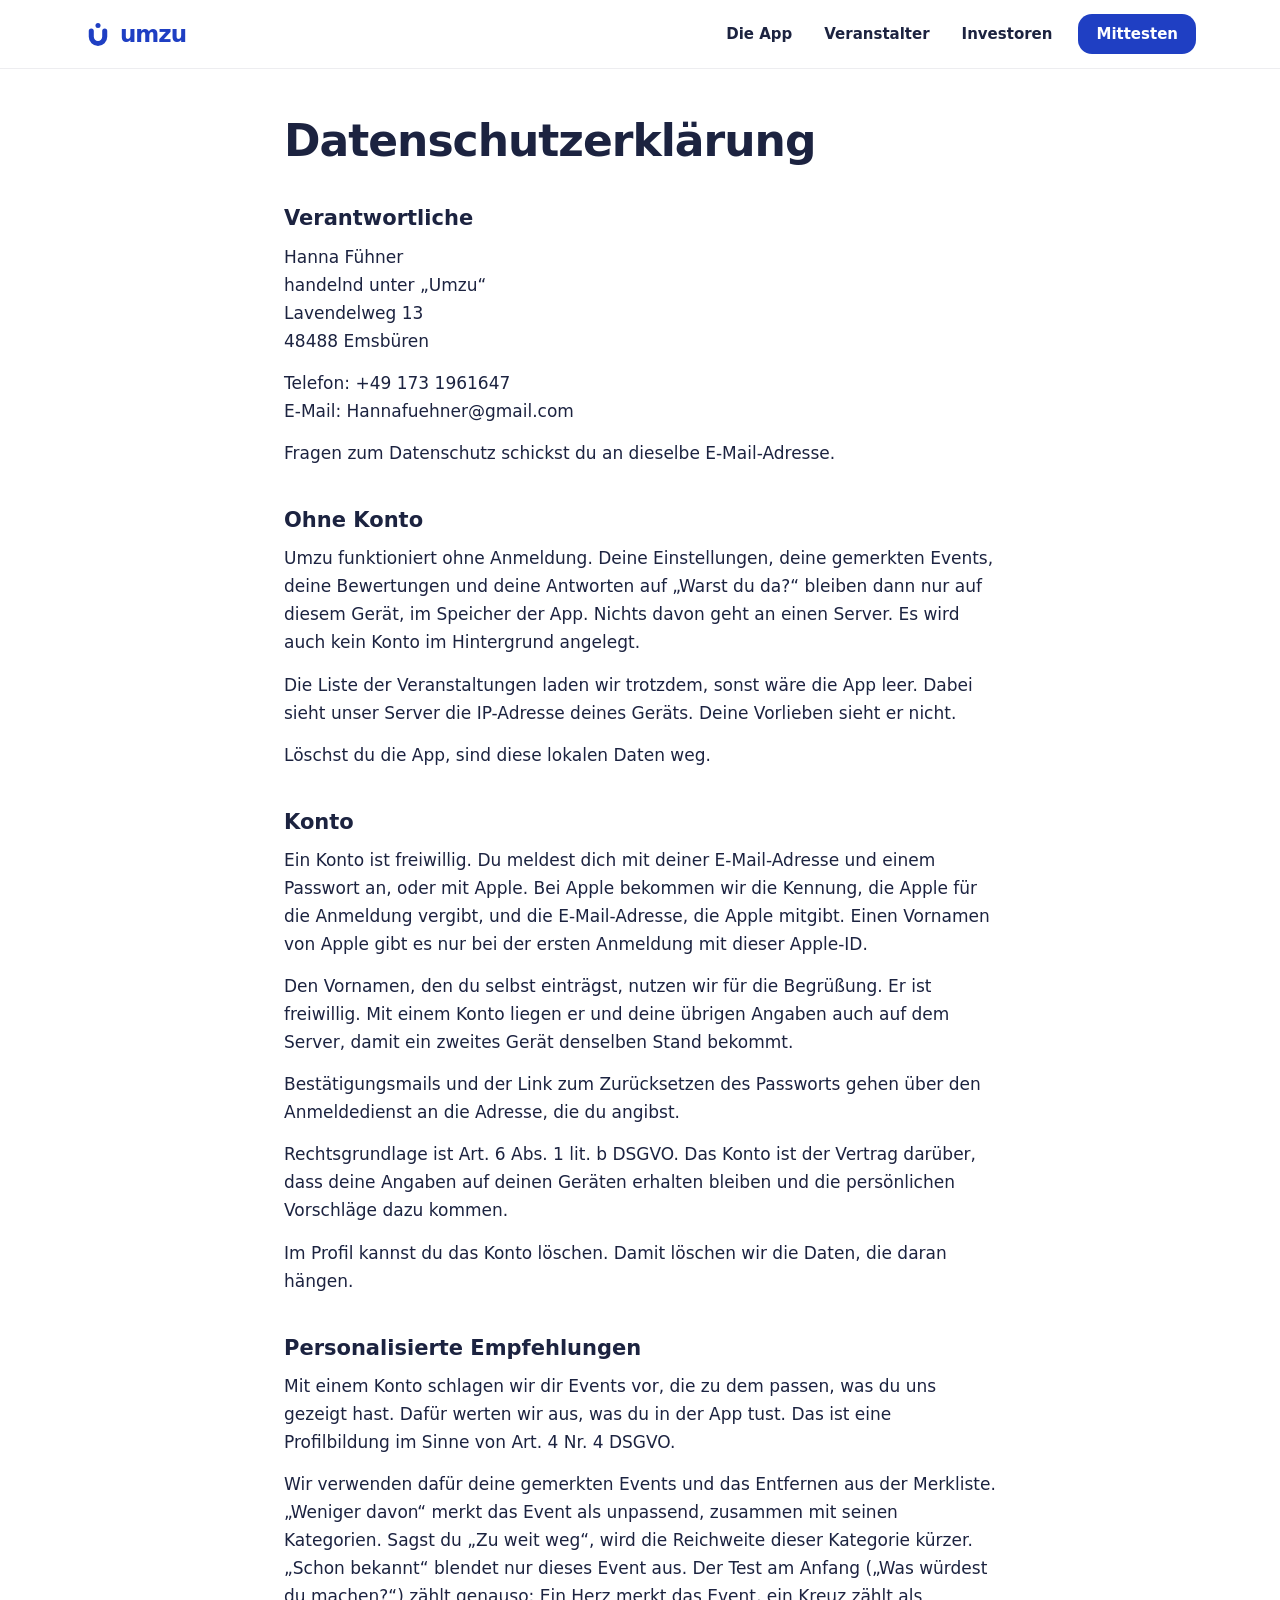
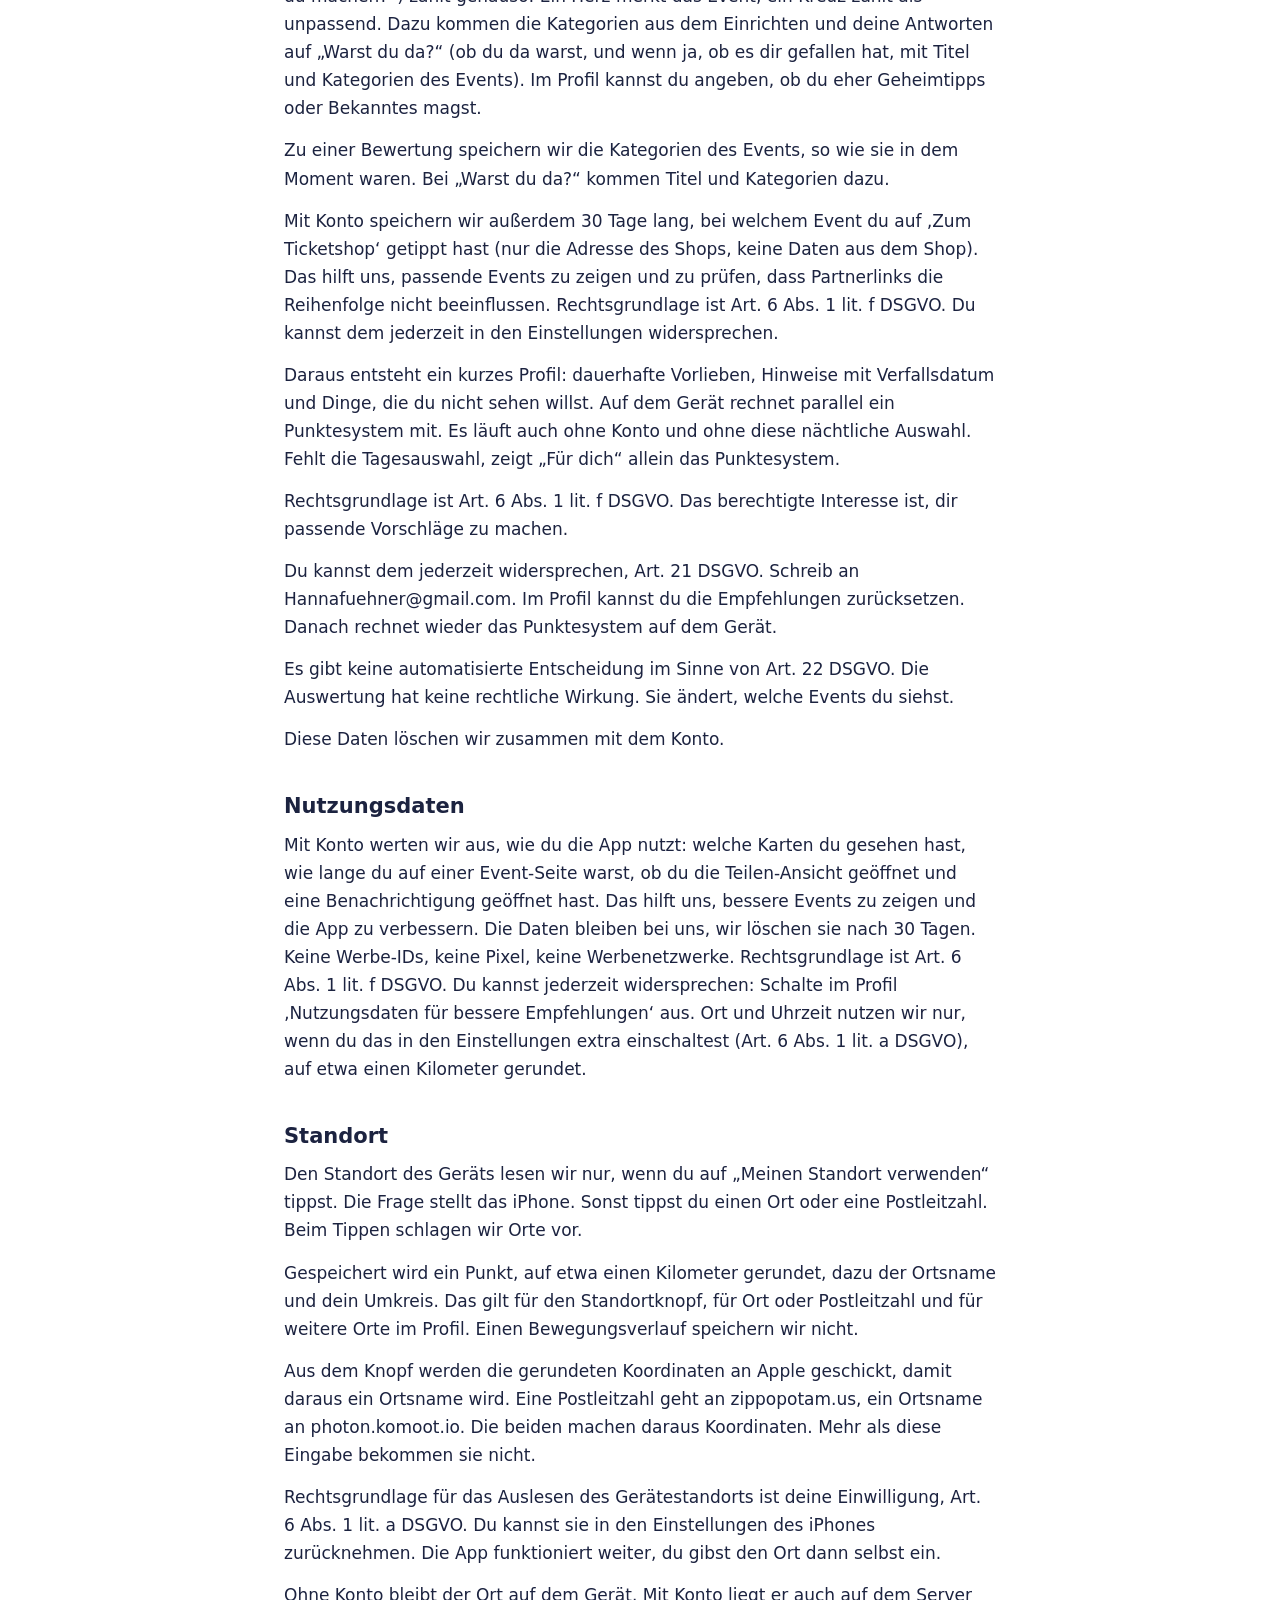
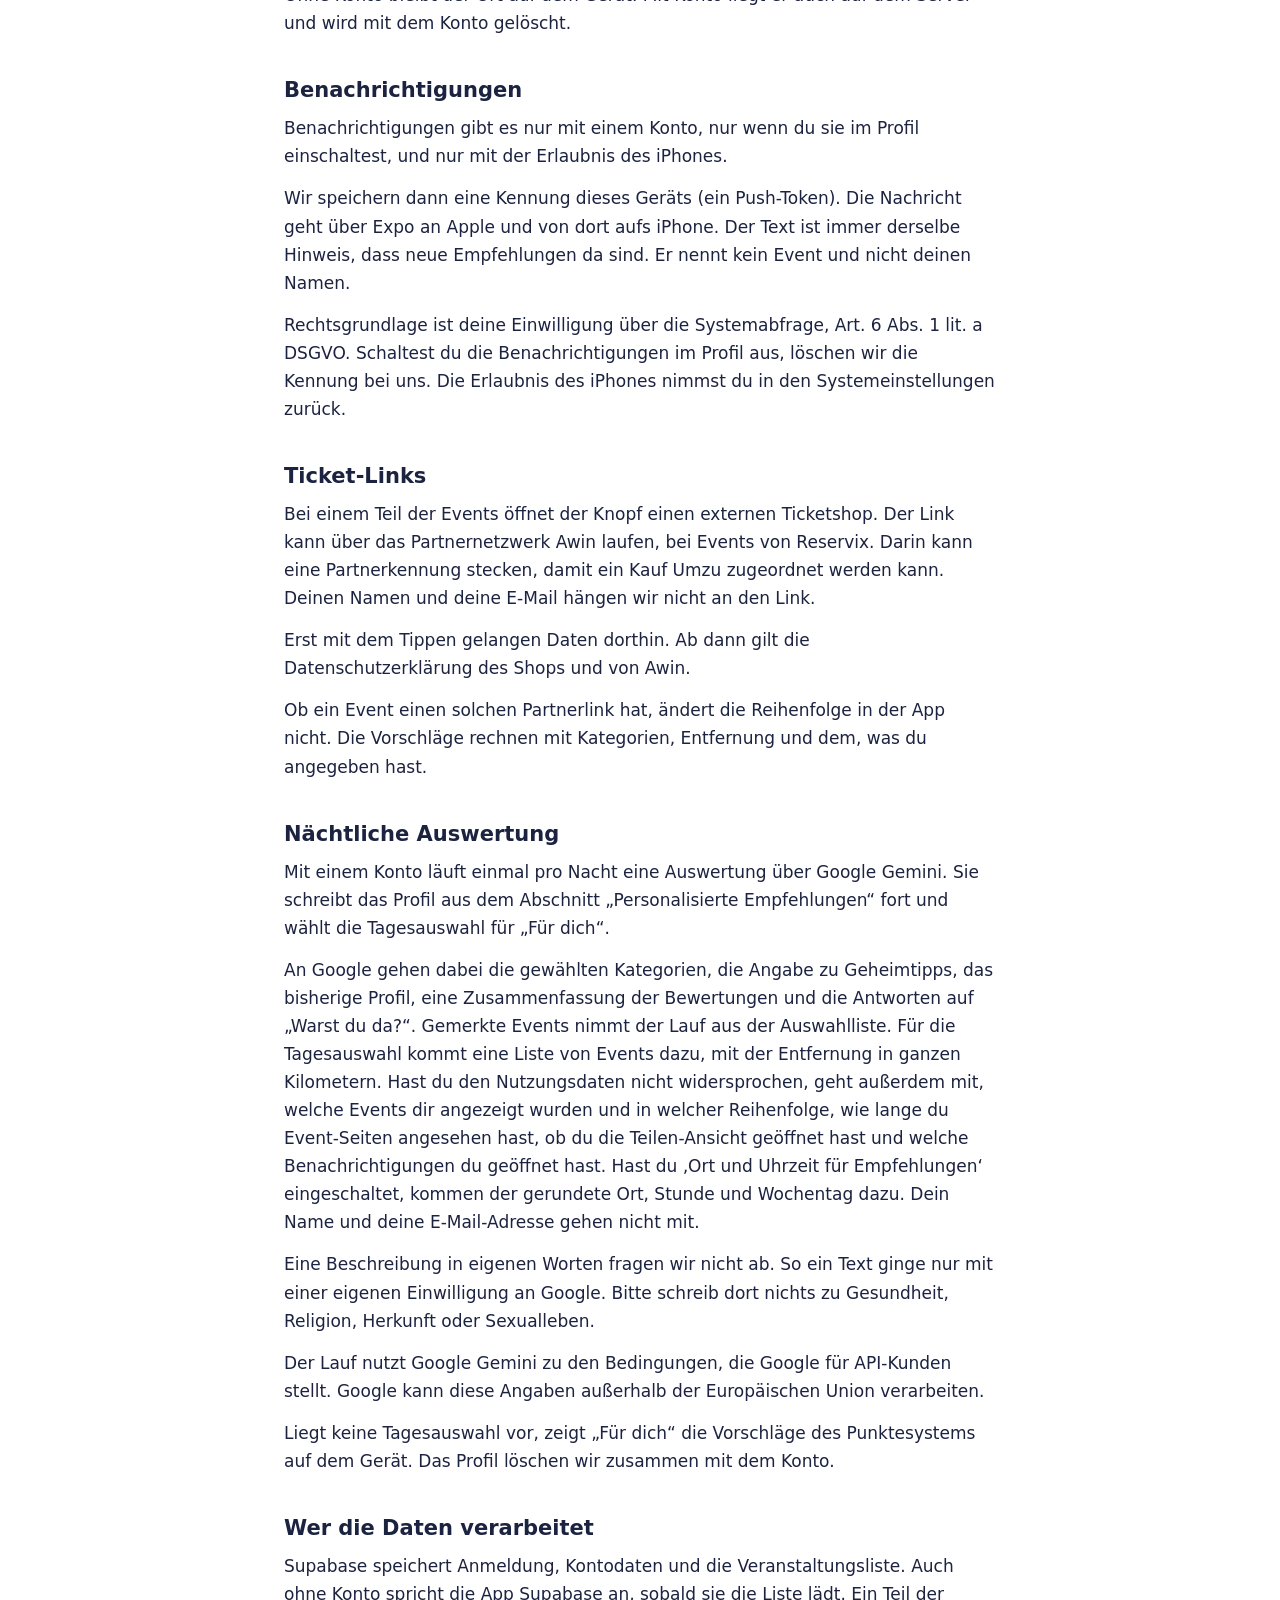
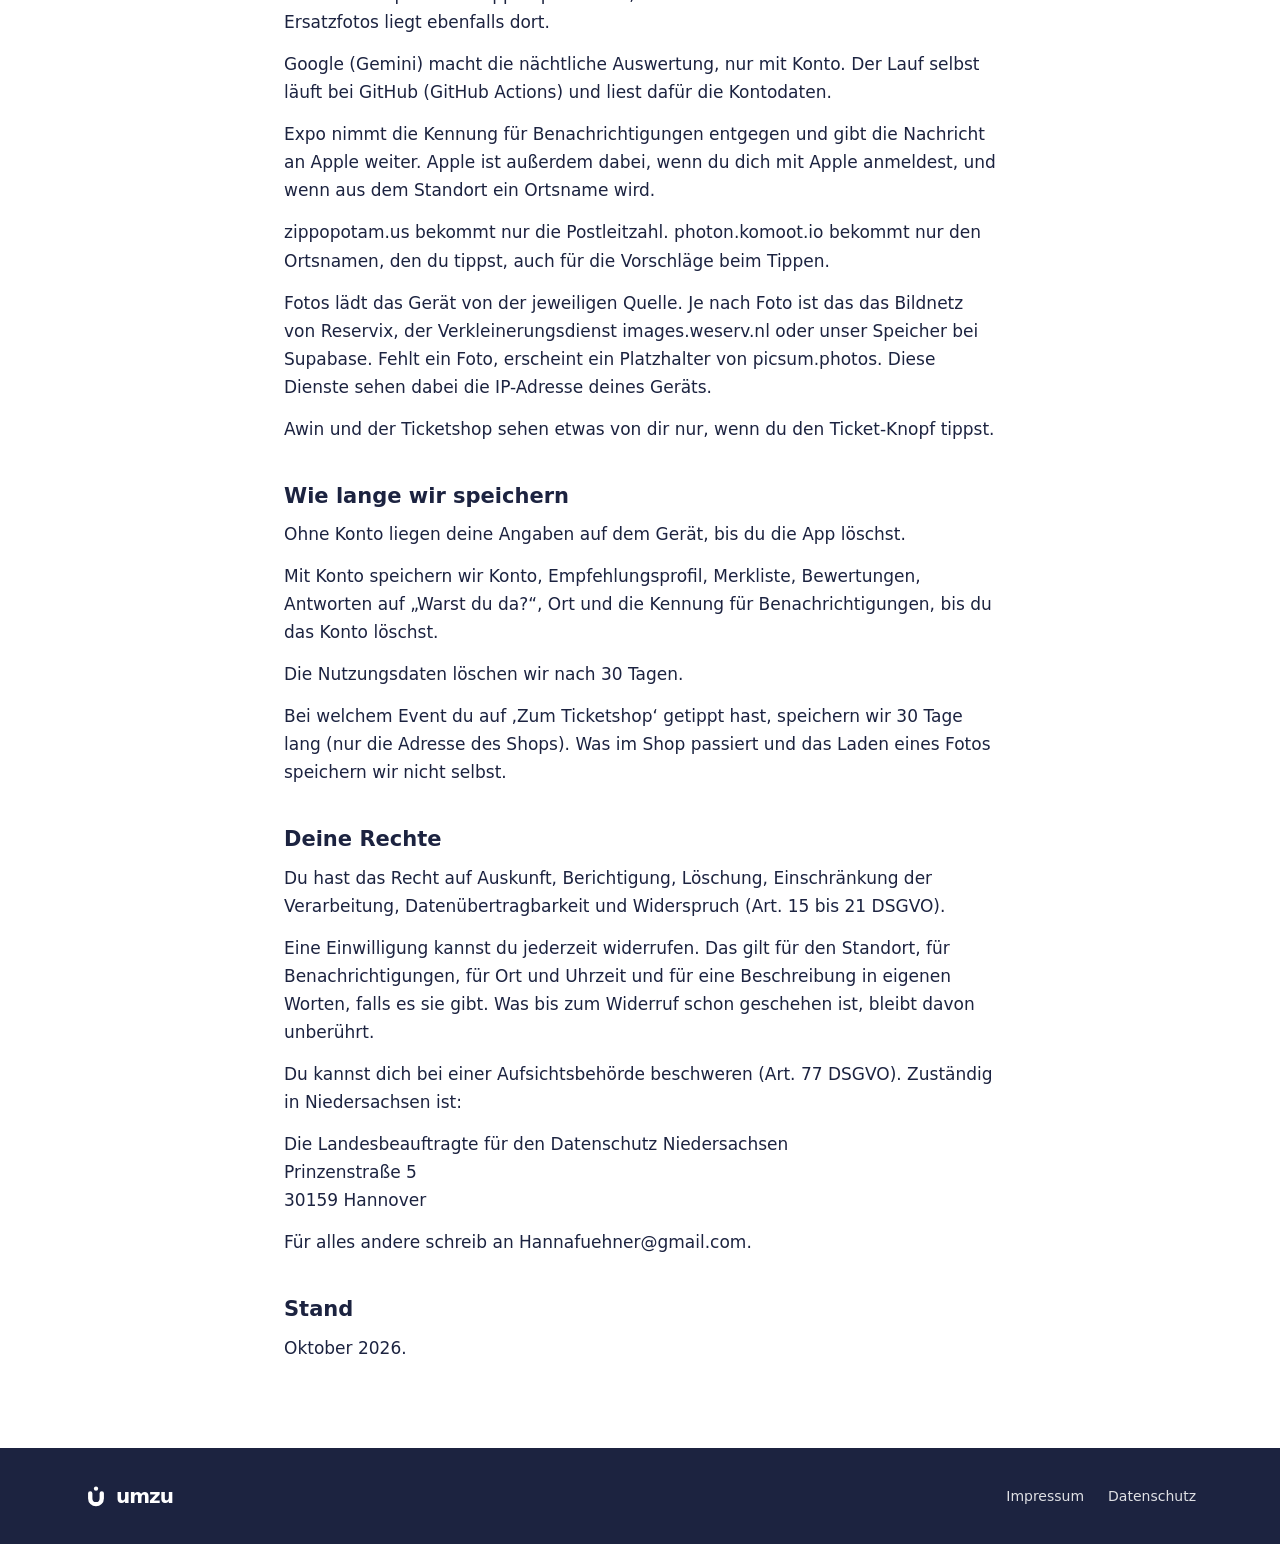
==== datenschutz/index.html @ c2696db6 "Rechtstexte: /datenschutz und /impressum Zwei neue Seiten (datenschutz/index.html, impressum/index.h" ====
<!DOCTYPE html>
<html lang="de">
<head>
<meta charset="utf-8">
<meta name="viewport" content="width=device-width, initial-scale=1">
<title>Datenschutzerklärung – umzu</title>
<meta name="description" content="Datenschutzerklärung der App umzu.">
<link rel="canonical" href="https://umzu.app/datenschutz">
<meta name="theme-color" content="#1F3FC3">
<link rel="icon" href="/favicon.svg" type="image/svg+xml">
<link rel="stylesheet" href="/css/style.css">
<style>
  .rechtstext h1 { margin: 0 0 8px; font-weight: 800; font-size: clamp(30px, 6vw, 44px); line-height: 1.1; letter-spacing: -1px; color: #1C2340; }
  .rechtstext h2 { margin: 40px 0 10px; font-weight: 700; font-size: 21px; line-height: 1.3; color: #1C2340; }
  .rechtstext p { margin: 0 0 14px; font-size: 17px; line-height: 1.65; color: #1C2340; overflow-wrap: anywhere; }
  .rechtstext .fussnote { margin-top: 40px; font-size: 14px; color: #62667A; }
</style>
</head>
<body>

<div style="min-height:100vh;display:flex;flex-direction:column">

<header style="position:sticky;top:0;z-index:10;background:rgba(255,255,255,0.94);backdrop-filter:blur(10px);border-bottom:1px solid rgba(28,35,64,0.08)">
  <div style="max-width:1160px;margin:0 auto;padding:14px 24px;display:flex;align-items:center;gap:24px;flex-wrap:wrap">
    <a href="/" style="display:flex;align-items:center;gap:8px;cursor:pointer;text-decoration:none">
      <svg width="28" height="28" viewBox="0 0 100 100"><circle cx="50" cy="19.5" r="9" fill="#1F3FC3"></circle><path d="M 26 39 L 26 60 A 24 24 0 0 0 74 60 L 74 39" fill="none" stroke="#1F3FC3" stroke-width="18" stroke-linecap="round"></path></svg>
      <span style="font-weight:800;font-size:23px;letter-spacing:-1px;color:#1F3FC3">umzu</span>
    </a>
    <nav style="display:flex;gap:4px;flex-wrap:wrap;margin-left:auto;align-items:center">
      <a href="/#app" data-nav="nutzer" class="nav-link" style="padding:10px 14px;border-radius:100px;font-weight:600;font-size:15px;cursor:pointer;white-space:nowrap;text-decoration:none;color:#1C2340">Die App</a>
      <a href="/#veranstalter" data-nav="veranstalter" class="nav-link" style="padding:10px 14px;border-radius:100px;font-weight:600;font-size:15px;cursor:pointer;white-space:nowrap;text-decoration:none;color:#1C2340">Veranstalter</a>
      <a href="/#investoren" data-nav="investoren" class="nav-link" style="padding:10px 14px;border-radius:100px;font-weight:600;font-size:15px;cursor:pointer;white-space:nowrap;text-decoration:none;color:#1C2340">Investoren</a>
      <a href="/#test" data-nav="test" class="hover-a35a3" style="margin-left:8px;white-space:nowrap;padding:11px 18px;border-radius:14px;background:#1F3FC3;color:#fff;font-weight:700;font-size:15px;cursor:pointer;text-decoration:none">Mittesten</a>
    </nav>
  </div>
</header>

<main style="flex:1">
  <article class="rechtstext" style="max-width:760px;margin:0 auto;padding:48px 24px 72px">
<h1>Datenschutzerklärung</h1>
<section>
<h2>Verantwortliche</h2>
<p>Hanna Fühner<br>
handelnd unter „Umzu“<br>
Lavendelweg 13<br>
48488 Emsbüren</p>
<p>Telefon: +49 173 1961647<br>
E-Mail: Hannafuehner@gmail.com</p>
<p>Fragen zum Datenschutz schickst du an dieselbe E-Mail-Adresse.</p>
</section>
<section>
<h2>Ohne Konto</h2>
<p>Umzu funktioniert ohne Anmeldung. Deine Einstellungen, deine gemerkten Events, deine Bewertungen und deine Antworten auf „Warst du da?“ bleiben dann nur auf diesem Gerät, im Speicher der App. Nichts davon geht an einen Server. Es wird auch kein Konto im Hintergrund angelegt.</p>
<p>Die Liste der Veranstaltungen laden wir trotzdem, sonst wäre die App leer. Dabei sieht unser Server die IP-Adresse deines Geräts. Deine Vorlieben sieht er nicht.</p>
<p>Löschst du die App, sind diese lokalen Daten weg.</p>
</section>
<section>
<h2>Konto</h2>
<p>Ein Konto ist freiwillig. Du meldest dich mit deiner E-Mail-Adresse und einem Passwort an, oder mit Apple. Bei Apple bekommen wir die Kennung, die Apple für die Anmeldung vergibt, und die E-Mail-Adresse, die Apple mitgibt. Einen Vornamen von Apple gibt es nur bei der ersten Anmeldung mit dieser Apple-ID.</p>
<p>Den Vornamen, den du selbst einträgst, nutzen wir für die Begrüßung. Er ist freiwillig. Mit einem Konto liegen er und deine übrigen Angaben auch auf dem Server, damit ein zweites Gerät denselben Stand bekommt.</p>
<p>Bestätigungsmails und der Link zum Zurücksetzen des Passworts gehen über den Anmeldedienst an die Adresse, die du angibst.</p>
<p>Rechtsgrundlage ist Art. 6 Abs. 1 lit. b DSGVO. Das Konto ist der Vertrag darüber, dass deine Angaben auf deinen Geräten erhalten bleiben und die persönlichen Vorschläge dazu kommen.</p>
<p>Im Profil kannst du das Konto löschen. Damit löschen wir die Daten, die daran hängen.</p>
</section>
<section>
<h2>Personalisierte Empfehlungen</h2>
<p>Mit einem Konto schlagen wir dir Events vor, die zu dem passen, was du uns gezeigt hast. Dafür werten wir aus, was du in der App tust. Das ist eine Profilbildung im Sinne von Art. 4 Nr. 4 DSGVO.</p>
<p>Wir verwenden dafür deine gemerkten Events und das Entfernen aus der Merkliste. „Weniger davon“ merkt das Event als unpassend, zusammen mit seinen Kategorien. Sagst du „Zu weit weg“, wird die Reichweite dieser Kategorie kürzer. „Schon bekannt“ blendet nur dieses Event aus. Der Test am Anfang („Was würdest du machen?“) zählt genauso: Ein Herz merkt das Event, ein Kreuz zählt als unpassend. Dazu kommen die Kategorien aus dem Einrichten und deine Antworten auf „Warst du da?“ (ob du da warst, und wenn ja, ob es dir gefallen hat, mit Titel und Kategorien des Events). Im Profil kannst du angeben, ob du eher Geheimtipps oder Bekanntes magst.</p>
<p>Zu einer Bewertung speichern wir die Kategorien des Events, so wie sie in dem Moment waren. Bei „Warst du da?“ kommen Titel und Kategorien dazu.</p>
<p>Mit Konto speichern wir außerdem 30 Tage lang, bei welchem Event du auf ‚Zum Ticketshop‘ getippt hast (nur die Adresse des Shops, keine Daten aus dem Shop). Das hilft uns, passende Events zu zeigen und zu prüfen, dass Partnerlinks die Reihenfolge nicht beeinflussen. Rechtsgrundlage ist Art. 6 Abs. 1 lit. f DSGVO. Du kannst dem jederzeit in den Einstellungen widersprechen.</p>
<p>Daraus entsteht ein kurzes Profil: dauerhafte Vorlieben, Hinweise mit Verfallsdatum und Dinge, die du nicht sehen willst. Auf dem Gerät rechnet parallel ein Punktesystem mit. Es läuft auch ohne Konto und ohne diese nächtliche Auswahl. Fehlt die Tagesauswahl, zeigt „Für dich“ allein das Punktesystem.</p>
<p>Rechtsgrundlage ist Art. 6 Abs. 1 lit. f DSGVO. Das berechtigte Interesse ist, dir passende Vorschläge zu machen.</p>
<p>Du kannst dem jederzeit widersprechen, Art. 21 DSGVO. Schreib an Hannafuehner@gmail.com. Im Profil kannst du die Empfehlungen zurücksetzen. Danach rechnet wieder das Punktesystem auf dem Gerät.</p>
<p>Es gibt keine automatisierte Entscheidung im Sinne von Art. 22 DSGVO. Die Auswertung hat keine rechtliche Wirkung. Sie ändert, welche Events du siehst.</p>
<p>Diese Daten löschen wir zusammen mit dem Konto.</p>
</section>
<section>
<h2>Nutzungsdaten</h2>
<p>Mit Konto werten wir aus, wie du die App nutzt: welche Karten du gesehen hast, wie lange du auf einer Event-Seite warst, ob du die Teilen-Ansicht geöffnet und eine Benachrichtigung geöffnet hast. Das hilft uns, bessere Events zu zeigen und die App zu verbessern. Die Daten bleiben bei uns, wir löschen sie nach 30 Tagen. Keine Werbe-IDs, keine Pixel, keine Werbenetzwerke. Rechtsgrundlage ist Art. 6 Abs. 1 lit. f DSGVO. Du kannst jederzeit widersprechen: Schalte im Profil ‚Nutzungsdaten für bessere Empfehlungen‘ aus. Ort und Uhrzeit nutzen wir nur, wenn du das in den Einstellungen extra einschaltest (Art. 6 Abs. 1 lit. a DSGVO), auf etwa einen Kilometer gerundet.</p>
</section>
<section>
<h2>Standort</h2>
<p>Den Standort des Geräts lesen wir nur, wenn du auf „Meinen Standort verwenden“ tippst. Die Frage stellt das iPhone. Sonst tippst du einen Ort oder eine Postleitzahl. Beim Tippen schlagen wir Orte vor.</p>
<p>Gespeichert wird ein Punkt, auf etwa einen Kilometer gerundet, dazu der Ortsname und dein Umkreis. Das gilt für den Standortknopf, für Ort oder Postleitzahl und für weitere Orte im Profil. Einen Bewegungsverlauf speichern wir nicht.</p>
<p>Aus dem Knopf werden die gerundeten Koordinaten an Apple geschickt, damit daraus ein Ortsname wird. Eine Postleitzahl geht an zippopotam.us, ein Ortsname an photon.komoot.io. Die beiden machen daraus Koordinaten. Mehr als diese Eingabe bekommen sie nicht.</p>
<p>Rechtsgrundlage für das Auslesen des Gerätestandorts ist deine Einwilligung, Art. 6 Abs. 1 lit. a DSGVO. Du kannst sie in den Einstellungen des iPhones zurücknehmen. Die App funktioniert weiter, du gibst den Ort dann selbst ein.</p>
<p>Ohne Konto bleibt der Ort auf dem Gerät. Mit Konto liegt er auch auf dem Server und wird mit dem Konto gelöscht.</p>
</section>
<section>
<h2>Benachrichtigungen</h2>
<p>Benachrichtigungen gibt es nur mit einem Konto, nur wenn du sie im Profil einschaltest, und nur mit der Erlaubnis des iPhones.</p>
<p>Wir speichern dann eine Kennung dieses Geräts (ein Push-Token). Die Nachricht geht über Expo an Apple und von dort aufs iPhone. Der Text ist immer derselbe Hinweis, dass neue Empfehlungen da sind. Er nennt kein Event und nicht deinen Namen.</p>
<p>Rechtsgrundlage ist deine Einwilligung über die Systemabfrage, Art. 6 Abs. 1 lit. a DSGVO. Schaltest du die Benachrichtigungen im Profil aus, löschen wir die Kennung bei uns. Die Erlaubnis des iPhones nimmst du in den Systemeinstellungen zurück.</p>
</section>
<section>
<h2>Ticket-Links</h2>
<p>Bei einem Teil der Events öffnet der Knopf einen externen Ticketshop. Der Link kann über das Partnernetzwerk Awin laufen, bei Events von Reservix. Darin kann eine Partnerkennung stecken, damit ein Kauf Umzu zugeordnet werden kann. Deinen Namen und deine E-Mail hängen wir nicht an den Link.</p>
<p>Erst mit dem Tippen gelangen Daten dorthin. Ab dann gilt die Datenschutzerklärung des Shops und von Awin.</p>
<p>Ob ein Event einen solchen Partnerlink hat, ändert die Reihenfolge in der App nicht. Die Vorschläge rechnen mit Kategorien, Entfernung und dem, was du angegeben hast.</p>
</section>
<section>
<h2>Nächtliche Auswertung</h2>
<p>Mit einem Konto läuft einmal pro Nacht eine Auswertung über Google Gemini. Sie schreibt das Profil aus dem Abschnitt „Personalisierte Empfehlungen“ fort und wählt die Tagesauswahl für „Für dich“.</p>
<p>An Google gehen dabei die gewählten Kategorien, die Angabe zu Geheimtipps, das bisherige Profil, eine Zusammenfassung der Bewertungen und die Antworten auf „Warst du da?“. Gemerkte Events nimmt der Lauf aus der Auswahlliste. Für die Tagesauswahl kommt eine Liste von Events dazu, mit der Entfernung in ganzen Kilometern. Hast du den Nutzungsdaten nicht widersprochen, geht außerdem mit, welche Events dir angezeigt wurden und in welcher Reihenfolge, wie lange du Event-Seiten angesehen hast, ob du die Teilen-Ansicht geöffnet hast und welche Benachrichtigungen du geöffnet hast. Hast du ‚Ort und Uhrzeit für Empfehlungen‘ eingeschaltet, kommen der gerundete Ort, Stunde und Wochentag dazu. Dein Name und deine E-Mail-Adresse gehen nicht mit.</p>
<p>Eine Beschreibung in eigenen Worten fragen wir nicht ab. So ein Text ginge nur mit einer eigenen Einwilligung an Google. Bitte schreib dort nichts zu Gesundheit, Religion, Herkunft oder Sexualleben.</p>
<p>Der Lauf nutzt Google Gemini zu den Bedingungen, die Google für API-Kunden stellt. Google kann diese Angaben außerhalb der Europäischen Union verarbeiten.</p>
<p>Liegt keine Tagesauswahl vor, zeigt „Für dich“ die Vorschläge des Punktesystems auf dem Gerät. Das Profil löschen wir zusammen mit dem Konto.</p>
</section>
<section>
<h2>Wer die Daten verarbeitet</h2>
<p>Supabase speichert Anmeldung, Kontodaten und die Veranstaltungsliste. Auch ohne Konto spricht die App Supabase an, sobald sie die Liste lädt. Ein Teil der Ersatzfotos liegt ebenfalls dort.</p>
<p>Google (Gemini) macht die nächtliche Auswertung, nur mit Konto. Der Lauf selbst läuft bei GitHub (GitHub Actions) und liest dafür die Kontodaten.</p>
<p>Expo nimmt die Kennung für Benachrichtigungen entgegen und gibt die Nachricht an Apple weiter. Apple ist außerdem dabei, wenn du dich mit Apple anmeldest, und wenn aus dem Standort ein Ortsname wird.</p>
<p>zippopotam.us bekommt nur die Postleitzahl. photon.komoot.io bekommt nur den Ortsnamen, den du tippst, auch für die Vorschläge beim Tippen.</p>
<p>Fotos lädt das Gerät von der jeweiligen Quelle. Je nach Foto ist das das Bildnetz von Reservix, der Verkleinerungsdienst images.weserv.nl oder unser Speicher bei Supabase. Fehlt ein Foto, erscheint ein Platzhalter von picsum.photos. Diese Dienste sehen dabei die IP-Adresse deines Geräts.</p>
<p>Awin und der Ticketshop sehen etwas von dir nur, wenn du den Ticket-Knopf tippst.</p>
</section>
<section>
<h2>Wie lange wir speichern</h2>
<p>Ohne Konto liegen deine Angaben auf dem Gerät, bis du die App löschst.</p>
<p>Mit Konto speichern wir Konto, Empfehlungsprofil, Merkliste, Bewertungen, Antworten auf „Warst du da?“, Ort und die Kennung für Benachrichtigungen, bis du das Konto löschst.</p>
<p>Die Nutzungsdaten löschen wir nach 30 Tagen.</p>
<p>Bei welchem Event du auf ‚Zum Ticketshop‘ getippt hast, speichern wir 30 Tage lang (nur die Adresse des Shops). Was im Shop passiert und das Laden eines Fotos speichern wir nicht selbst.</p>
</section>
<section>
<h2>Deine Rechte</h2>
<p>Du hast das Recht auf Auskunft, Berichtigung, Löschung, Einschränkung der Verarbeitung, Datenübertragbarkeit und Widerspruch (Art. 15 bis 21 DSGVO).</p>
<p>Eine Einwilligung kannst du jederzeit widerrufen. Das gilt für den Standort, für Benachrichtigungen, für Ort und Uhrzeit und für eine Beschreibung in eigenen Worten, falls es sie gibt. Was bis zum Widerruf schon geschehen ist, bleibt davon unberührt.</p>
<p>Du kannst dich bei einer Aufsichtsbehörde beschweren (Art. 77 DSGVO). Zuständig in Niedersachsen ist:</p>
<p>Die Landesbeauftragte für den Datenschutz Niedersachsen<br>
Prinzenstraße 5<br>
30159 Hannover</p>
<p>Für alles andere schreib an Hannafuehner@gmail.com.</p>
</section>
<section>
<h2>Stand</h2>
<p>Oktober 2026.</p>
</section>
  </article>
</main>

<footer style="background:#1C2340">
  <div style="max-width:1160px;margin:0 auto;padding:36px 24px;display:flex;flex-wrap:wrap;gap:24px;justify-content:space-between;align-items:center">
    <div style="display:flex;align-items:center;gap:8px">
      <svg width="24" height="24" viewBox="0 0 100 100"><circle cx="50" cy="19.5" r="9" fill="#fff"></circle><path d="M 26 39 L 26 60 A 24 24 0 0 0 74 60 L 74 39" fill="none" stroke="#fff" stroke-width="18" stroke-linecap="round"></path></svg>
      <span style="font-weight:800;font-size:20px;letter-spacing:-1px;color:#fff">umzu</span>
    </div>
    <div style="display:flex;gap:24px;flex-wrap:wrap;font-size:14px;color:rgba(255,255,255,0.86)">
      <a href="/impressum/" style="color:rgba(255,255,255,0.86)">Impressum</a><a href="/datenschutz/" style="color:rgba(255,255,255,0.86)">Datenschutz</a>
    </div>
  </div>
</footer>
</div>

</body>
</html>
---- css/style.css ----
html, body {
  margin: 0;
  background: #FFFFFF;
  color: #1C2340;
  font-family: "DM Sans", system-ui, sans-serif;
  -webkit-font-smoothing: antialiased;
}
* { box-sizing: border-box; }
a { color: #1A35A3; text-decoration: none; }
a:hover { color: #1F3FC3; text-decoration: underline; }
input, select, button, textarea { font-family: inherit; }

/* Nav links: only underline-free, color set by JS for active state */
.nav-link:hover { text-decoration: none; color: #1A35A3 !important; }
.nav-link.active { color: #1A35A3 !important; background: rgba(31,63,195,0.10) !important; }

/* Hover utility classes, replacing the design tool's non-standard style-hover */
.hover-a35a3:hover { background: #1A35A3 !important; text-decoration: none; }
.hover-e8ecf9:hover { background: #E8ECF9 !important; text-decoration: none; }
.hover-white12:hover { background: rgba(255,255,255,0.12) !important; text-decoration: none; }
.hover-262f55:hover { background: #262F55 !important; text-decoration: none; }

.tile { transition: background 0.15s ease; }

#zum-formular:hover,
#test-eintragen:hover { background: #1A35A3; }
#ver-neu:hover { background: rgba(31,63,195,0.08); }

/* FAQ */
.faq-item { padding: 20px 0; border-bottom: 1px solid rgba(28,35,64,0.12); cursor: pointer; }
.faq-row { display: flex; justify-content: space-between; gap: 16px; font-weight: 700; font-size: 17px; }
.faq-row span:first-child { flex: 1 1 auto; min-width: 0; }
.faq-row span:last-child { color: #62667A; flex-shrink: 0; }
.faq-answer { margin: 10px 0 0; font-size: 16px; line-height: 1.55; color: #464A5C; }

/* Rollen-Chips (Veranstalter-Formular) */
#rollen span { transition: background 0.12s ease, border-color 0.12s ease, color 0.12s ease; }

@media (max-width: 520px) {
  header nav { gap: 2px; }
  header a[data-nav] { padding: 8px 10px !important; font-size: 14px !important; }
}
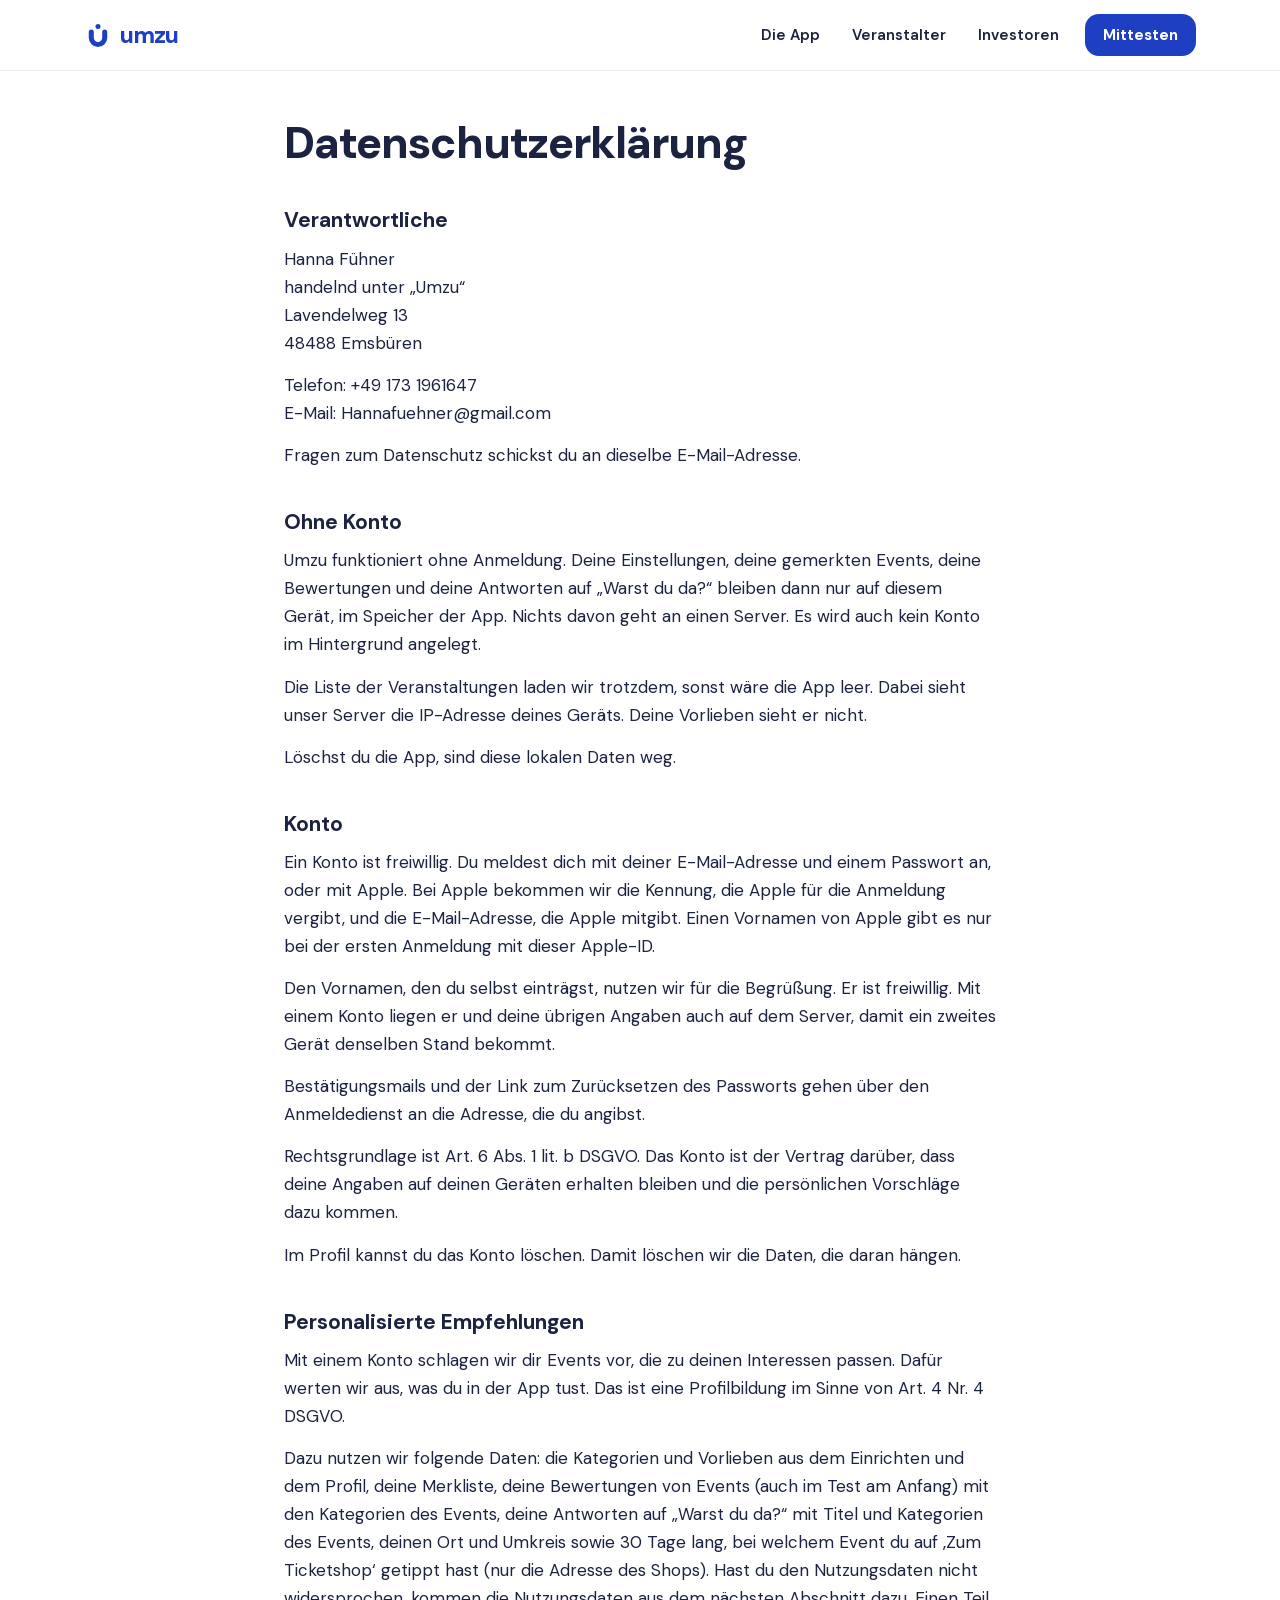
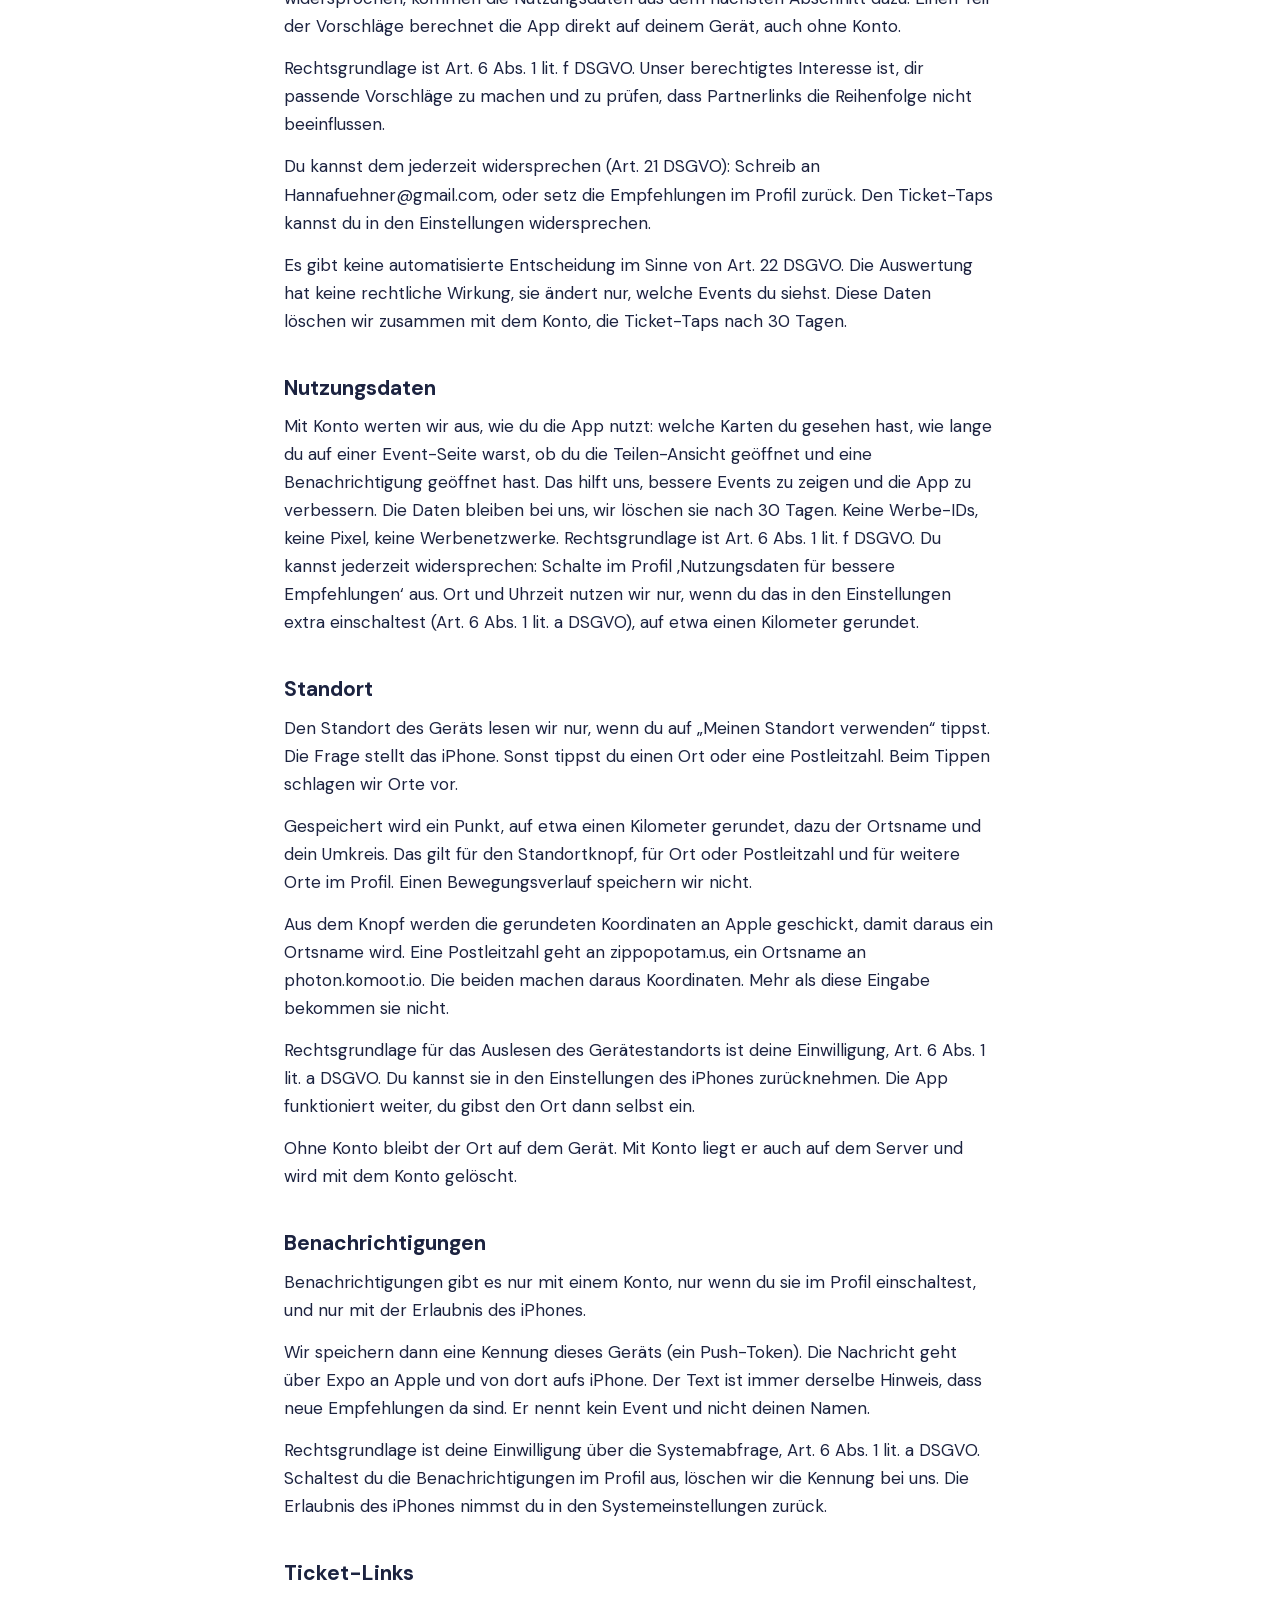
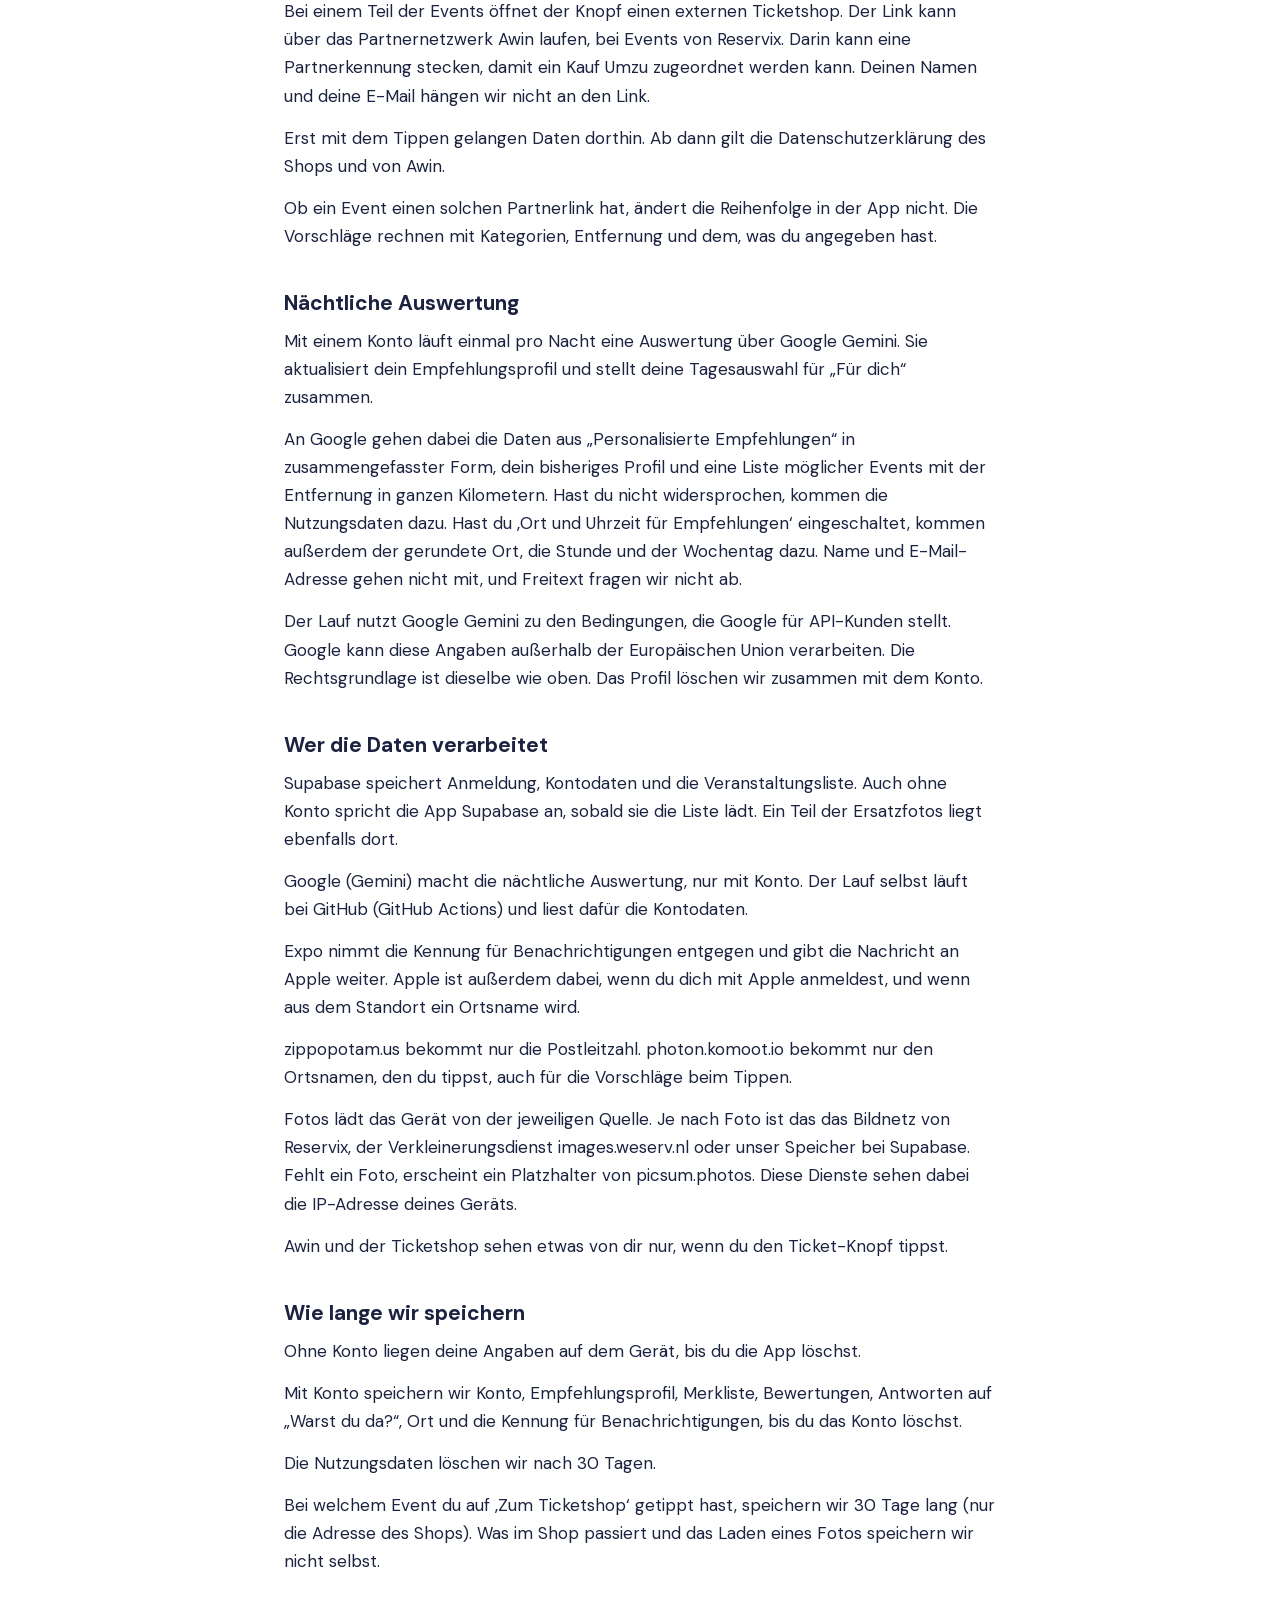
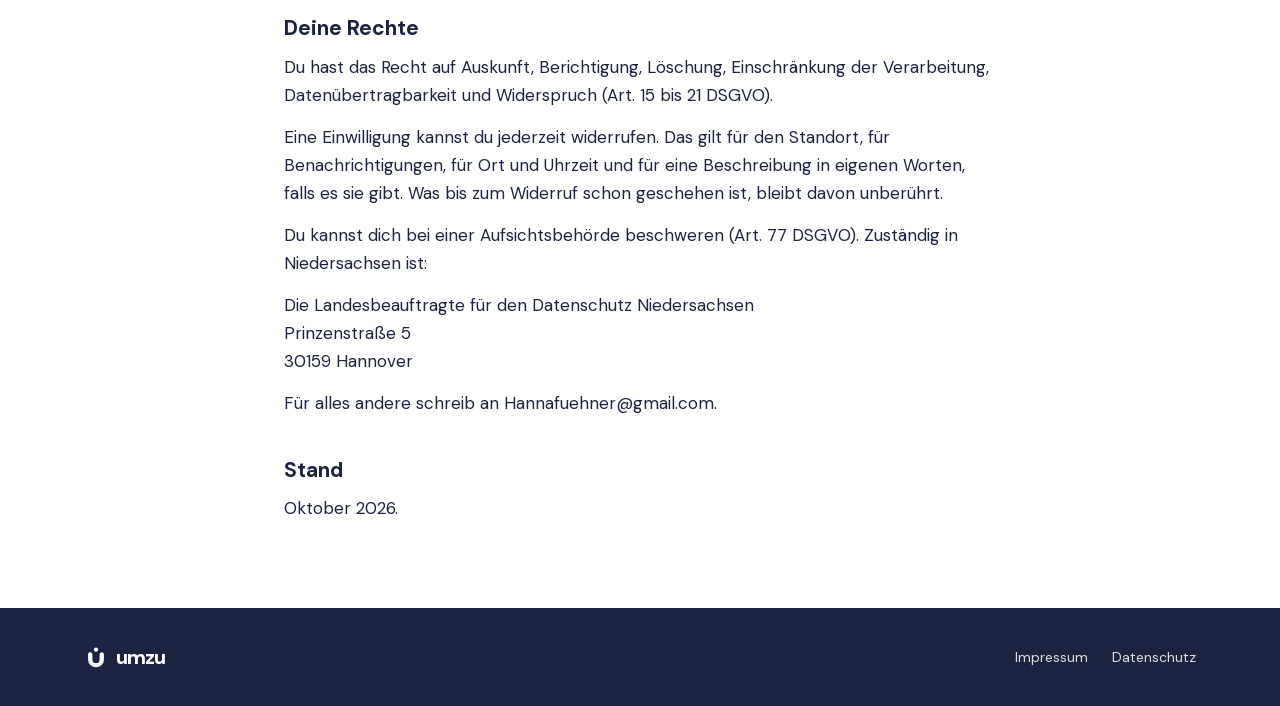
==== commit ee9fe46a: "Datenschutz: Abschnitte "Personalisierte Empfehlungen" und "Nächtliche Auswertung" neu Wortgleich na" ====
--- a/datenschutz/index.html
+++ b/datenschutz/index.html
@@ -64,15 +64,11 @@
 </section>
 <section>
 <h2>Personalisierte Empfehlungen</h2>
-<p>Mit einem Konto schlagen wir dir Events vor, die zu dem passen, was du uns gezeigt hast. Dafür werten wir aus, was du in der App tust. Das ist eine Profilbildung im Sinne von Art. 4 Nr. 4 DSGVO.</p>
-<p>Wir verwenden dafür deine gemerkten Events und das Entfernen aus der Merkliste. „Weniger davon“ merkt das Event als unpassend, zusammen mit seinen Kategorien. Sagst du „Zu weit weg“, wird die Reichweite dieser Kategorie kürzer. „Schon bekannt“ blendet nur dieses Event aus. Der Test am Anfang („Was würdest du machen?“) zählt genauso: Ein Herz merkt das Event, ein Kreuz zählt als unpassend. Dazu kommen die Kategorien aus dem Einrichten und deine Antworten auf „Warst du da?“ (ob du da warst, und wenn ja, ob es dir gefallen hat, mit Titel und Kategorien des Events). Im Profil kannst du angeben, ob du eher Geheimtipps oder Bekanntes magst.</p>
-<p>Zu einer Bewertung speichern wir die Kategorien des Events, so wie sie in dem Moment waren. Bei „Warst du da?“ kommen Titel und Kategorien dazu.</p>
-<p>Mit Konto speichern wir außerdem 30 Tage lang, bei welchem Event du auf ‚Zum Ticketshop‘ getippt hast (nur die Adresse des Shops, keine Daten aus dem Shop). Das hilft uns, passende Events zu zeigen und zu prüfen, dass Partnerlinks die Reihenfolge nicht beeinflussen. Rechtsgrundlage ist Art. 6 Abs. 1 lit. f DSGVO. Du kannst dem jederzeit in den Einstellungen widersprechen.</p>
-<p>Daraus entsteht ein kurzes Profil: dauerhafte Vorlieben, Hinweise mit Verfallsdatum und Dinge, die du nicht sehen willst. Auf dem Gerät rechnet parallel ein Punktesystem mit. Es läuft auch ohne Konto und ohne diese nächtliche Auswahl. Fehlt die Tagesauswahl, zeigt „Für dich“ allein das Punktesystem.</p>
-<p>Rechtsgrundlage ist Art. 6 Abs. 1 lit. f DSGVO. Das berechtigte Interesse ist, dir passende Vorschläge zu machen.</p>
-<p>Du kannst dem jederzeit widersprechen, Art. 21 DSGVO. Schreib an Hannafuehner@gmail.com. Im Profil kannst du die Empfehlungen zurücksetzen. Danach rechnet wieder das Punktesystem auf dem Gerät.</p>
-<p>Es gibt keine automatisierte Entscheidung im Sinne von Art. 22 DSGVO. Die Auswertung hat keine rechtliche Wirkung. Sie ändert, welche Events du siehst.</p>
-<p>Diese Daten löschen wir zusammen mit dem Konto.</p>
+<p>Mit einem Konto schlagen wir dir Events vor, die zu deinen Interessen passen. Dafür werten wir aus, was du in der App tust. Das ist eine Profilbildung im Sinne von Art. 4 Nr. 4 DSGVO.</p>
+<p>Dazu nutzen wir folgende Daten: die Kategorien und Vorlieben aus dem Einrichten und dem Profil, deine Merkliste, deine Bewertungen von Events (auch im Test am Anfang) mit den Kategorien des Events, deine Antworten auf „Warst du da?“ mit Titel und Kategorien des Events, deinen Ort und Umkreis sowie 30 Tage lang, bei welchem Event du auf ‚Zum Ticketshop‘ getippt hast (nur die Adresse des Shops). Hast du den Nutzungsdaten nicht widersprochen, kommen die Nutzungsdaten aus dem nächsten Abschnitt dazu. Einen Teil der Vorschläge berechnet die App direkt auf deinem Gerät, auch ohne Konto.</p>
+<p>Rechtsgrundlage ist Art. 6 Abs. 1 lit. f DSGVO. Unser berechtigtes Interesse ist, dir passende Vorschläge zu machen und zu prüfen, dass Partnerlinks die Reihenfolge nicht beeinflussen.</p>
+<p>Du kannst dem jederzeit widersprechen (Art. 21 DSGVO): Schreib an Hannafuehner@gmail.com, oder setz die Empfehlungen im Profil zurück. Den Ticket-Taps kannst du in den Einstellungen widersprechen.</p>
+<p>Es gibt keine automatisierte Entscheidung im Sinne von Art. 22 DSGVO. Die Auswertung hat keine rechtliche Wirkung, sie ändert nur, welche Events du siehst. Diese Daten löschen wir zusammen mit dem Konto, die Ticket-Taps nach 30 Tagen.</p>
 </section>
 <section>
 <h2>Nutzungsdaten</h2>
@@ -100,11 +96,9 @@
 </section>
 <section>
 <h2>Nächtliche Auswertung</h2>
-<p>Mit einem Konto läuft einmal pro Nacht eine Auswertung über Google Gemini. Sie schreibt das Profil aus dem Abschnitt „Personalisierte Empfehlungen“ fort und wählt die Tagesauswahl für „Für dich“.</p>
-<p>An Google gehen dabei die gewählten Kategorien, die Angabe zu Geheimtipps, das bisherige Profil, eine Zusammenfassung der Bewertungen und die Antworten auf „Warst du da?“. Gemerkte Events nimmt der Lauf aus der Auswahlliste. Für die Tagesauswahl kommt eine Liste von Events dazu, mit der Entfernung in ganzen Kilometern. Hast du den Nutzungsdaten nicht widersprochen, geht außerdem mit, welche Events dir angezeigt wurden und in welcher Reihenfolge, wie lange du Event-Seiten angesehen hast, ob du die Teilen-Ansicht geöffnet hast und welche Benachrichtigungen du geöffnet hast. Hast du ‚Ort und Uhrzeit für Empfehlungen‘ eingeschaltet, kommen der gerundete Ort, Stunde und Wochentag dazu. Dein Name und deine E-Mail-Adresse gehen nicht mit.</p>
-<p>Eine Beschreibung in eigenen Worten fragen wir nicht ab. So ein Text ginge nur mit einer eigenen Einwilligung an Google. Bitte schreib dort nichts zu Gesundheit, Religion, Herkunft oder Sexualleben.</p>
-<p>Der Lauf nutzt Google Gemini zu den Bedingungen, die Google für API-Kunden stellt. Google kann diese Angaben außerhalb der Europäischen Union verarbeiten.</p>
-<p>Liegt keine Tagesauswahl vor, zeigt „Für dich“ die Vorschläge des Punktesystems auf dem Gerät. Das Profil löschen wir zusammen mit dem Konto.</p>
+<p>Mit einem Konto läuft einmal pro Nacht eine Auswertung über Google Gemini. Sie aktualisiert dein Empfehlungsprofil und stellt deine Tagesauswahl für „Für dich“ zusammen.</p>
+<p>An Google gehen dabei die Daten aus „Personalisierte Empfehlungen“ in zusammengefasster Form, dein bisheriges Profil und eine Liste möglicher Events mit der Entfernung in ganzen Kilometern. Hast du nicht widersprochen, kommen die Nutzungsdaten dazu. Hast du ‚Ort und Uhrzeit für Empfehlungen‘ eingeschaltet, kommen außerdem der gerundete Ort, die Stunde und der Wochentag dazu. Name und E-Mail-Adresse gehen nicht mit, und Freitext fragen wir nicht ab.</p>
+<p>Der Lauf nutzt Google Gemini zu den Bedingungen, die Google für API-Kunden stellt. Google kann diese Angaben außerhalb der Europäischen Union verarbeiten. Die Rechtsgrundlage ist dieselbe wie oben. Das Profil löschen wir zusammen mit dem Konto.</p>
 </section>
 <section>
 <h2>Wer die Daten verarbeitet</h2>
--- a/css/style.css
+++ b/css/style.css
@@ -1,3 +1,41 @@
+/* DM Sans, selbst ausgeliefert (kein Abruf bei Google). Schrift: DM Sans,
+   SIL Open Font License 1.1, https://openfontlicense.org */
+@font-face {
+  font-family: "DM Sans";
+  font-style: normal;
+  font-weight: 400;
+  font-display: swap;
+  src: url("/fonts/DMSans-Regular.ttf") format("truetype");
+}
+@font-face {
+  font-family: "DM Sans";
+  font-style: normal;
+  font-weight: 500;
+  font-display: swap;
+  src: url("/fonts/DMSans-Medium.ttf") format("truetype");
+}
+@font-face {
+  font-family: "DM Sans";
+  font-style: normal;
+  font-weight: 600;
+  font-display: swap;
+  src: url("/fonts/DMSans-SemiBold.ttf") format("truetype");
+}
+@font-face {
+  font-family: "DM Sans";
+  font-style: normal;
+  font-weight: 700;
+  font-display: swap;
+  src: url("/fonts/DMSans-Bold.ttf") format("truetype");
+}
+@font-face {
+  font-family: "DM Sans";
+  font-style: normal;
+  font-weight: 800;
+  font-display: swap;
+  src: url("/fonts/DMSans-ExtraBold.ttf") format("truetype");
+}
+
 html, body {
   margin: 0;
   background: #FFFFFF;
